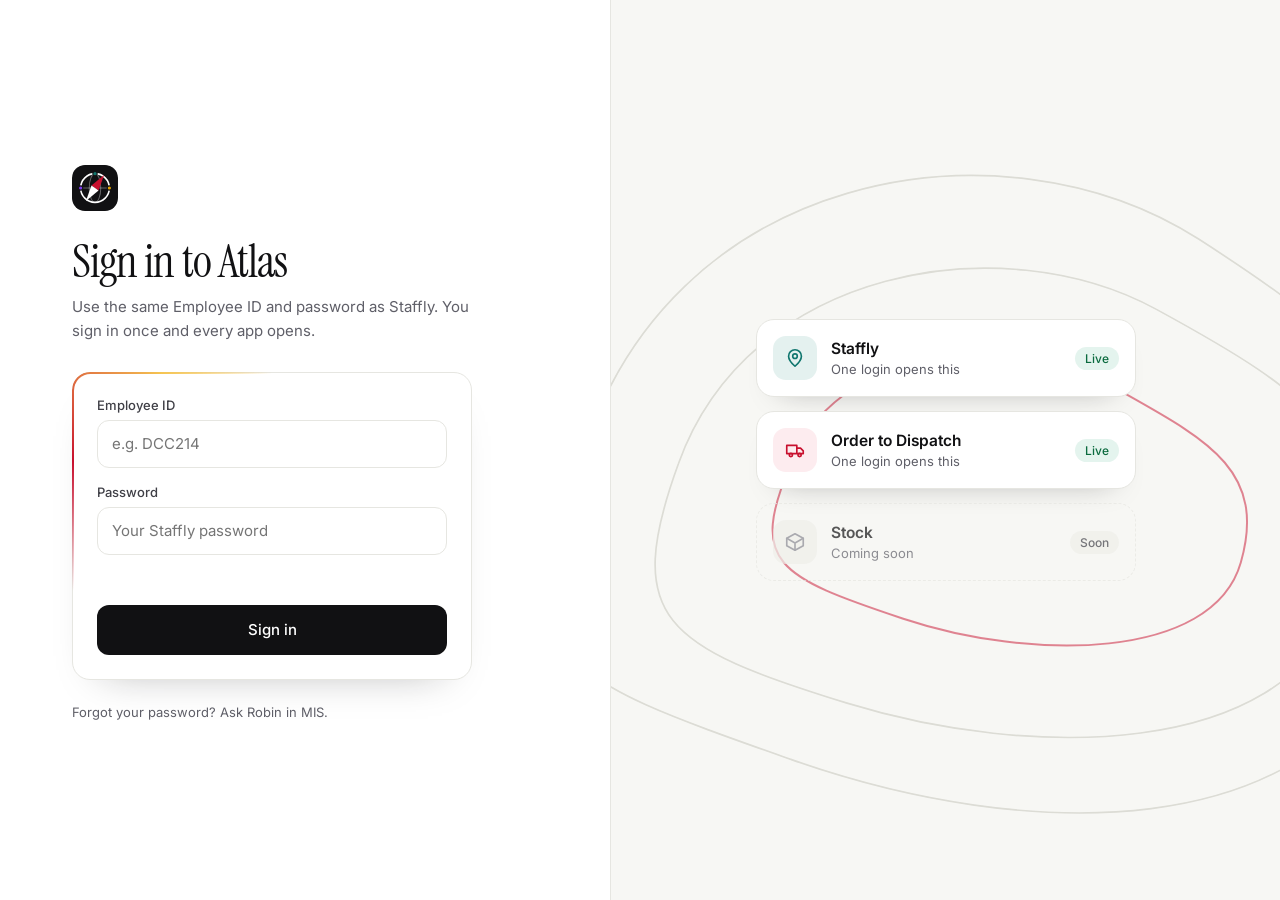
==== index.html @ 7e221e60 "Atlas first version" ====
<!doctype html>
<html lang="en">
<head>
<meta charset="utf-8">
<meta name="viewport" content="width=device-width,initial-scale=1,viewport-fit=cover">
<title>Atlas · DCC Supply Chain</title>
<meta name="theme-color" content="#f7f7f4">
<link rel="manifest" href="manifest.webmanifest">
<link rel="icon" href="icons/icon.svg" type="image/svg+xml">
<link rel="apple-touch-icon" href="icons/icon-192.png">
<link rel="preconnect" href="https://fonts.googleapis.com">
<link href="https://fonts.googleapis.com/css2?family=Inter:wght@400;500;600&family=JetBrains+Mono:wght@400;500&family=Instrument+Serif:ital@0;1&display=swap" rel="stylesheet">
<link rel="stylesheet" href="style.css">
</head>
<body>

<!-- sign in -->
<section id="login" class="lg hidden">
  <div class="lg-left">
    <div class="form">
      <img class="logo" src="icons/icon.svg" width="46" height="46" alt="Atlas">
      <h1 class="h1">Sign in to Atlas</h1>
      <p class="mut" style="font-size:15px;line-height:1.55;margin:0">Use the same Employee ID and password as Staffly. You sign in once and every app opens.</p>
      <form id="loginForm" class="beam fc" autocomplete="on">
        <label class="f">Employee ID<input class="inp" id="eid" placeholder="e.g. DCC214" autocomplete="username" autocapitalize="characters" spellcheck="false" required></label>
        <label class="f">Password<input class="inp" id="pw" type="password" placeholder="Your Staffly password" autocomplete="current-password" required></label>
        <div class="err" id="loginErr" role="alert"></div>
        <button class="btn" id="loginBtn" type="submit">Sign in</button>
      </form>
      <p class="mut" style="font-size:13px;margin-top:22px;line-height:1.55">Forgot your password? Ask Robin in MIS.</p>
    </div>
  </div>
  <div class="lg-right" aria-hidden="true">
    <svg class="topo" viewBox="0 0 640 640" preserveAspectRatio="xMidYMid slice" fill="none">
      <path d="M60 330 C 120 120, 360 80, 500 170 S 700 320, 640 460 S 380 600, 210 540 S 10 470, 60 330z" stroke="#dcdcd5" stroke-width="1.2" style="--len:2100;stroke-dasharray:2100"/>
      <path d="M130 330 C 180 190, 360 160, 470 220 S 640 320, 600 430 S 380 540, 250 500 S 90 440, 130 330z" stroke="#dcdcd5" stroke-width="1.2" style="--len:1700;stroke-dasharray:1700;animation-delay:.2s"/>
      <path d="M210 330 C 240 250, 360 230, 430 270 S 550 330, 530 400 S 380 470, 290 440 S 180 400, 210 330z" stroke="#c8102e" stroke-opacity=".5" stroke-width="1.4" style="--len:1200;stroke-dasharray:1200;animation-delay:.5s"/>
    </svg>
    <div class="stack" id="loginApps"></div>
  </div>
</section>

<!-- home -->
<div id="app" class="at hidden">
  <header class="nav">
    <a class="brand" href="#/home"><img src="icons/icon.svg" width="34" height="34" alt="">Atlas</a>
    <label class="search"><svg width="16" height="16" viewBox="0 0 24 24" fill="none" stroke="currentColor" stroke-width="2" stroke-linecap="round" aria-hidden="true"><circle cx="11" cy="11" r="7"/><path d="M21 21l-4.3-4.3"/></svg><input id="gs" placeholder="Jump to an app…" aria-label="Search apps" autocomplete="off"><span class="kbd">Ctrl K</span></label>
    <div class="me"><div class="av" id="meAv"></div><div><b id="meName" style="font-weight:600"></b><div id="meSub" style="color:var(--mute);font-size:12px"></div></div><button class="ib" id="signOut" aria-label="Sign out" title="Sign out"><svg width="17" height="17" viewBox="0 0 24 24" fill="none" stroke="currentColor" stroke-width="1.8" stroke-linecap="round" stroke-linejoin="round"><path d="M9 21H5a2 2 0 01-2-2V5a2 2 0 012-2h4M16 17l5-5-5-5M21 12H9"/></svg></button></div>
  </header>
  <main class="wrap" id="view"></main>
</div>

<!-- app in a frame -->
<div id="frameView" class="fr hidden">
  <header class="bar">
    <a class="back" href="#/home"><svg width="16" height="16" viewBox="0 0 24 24" fill="none" stroke="currentColor" stroke-width="2" stroke-linecap="round" stroke-linejoin="round" aria-hidden="true"><path d="M15 18l-6-6 6-6"/></svg><img src="icons/icon.svg" width="24" height="24" alt="">Atlas</a>
    <span class="sep"></span>
    <span class="ic" id="frIcon"></span>
    <b id="frName" style="font-weight:600;font-size:15px"></b>
    <span class="chip ok" id="frChip">Signed in via Atlas</span>
    <div style="flex:1"></div>
    <a class="sw" id="frNew" href="#" target="_blank" rel="noopener">Open in new tab ↗</a>
    <div class="menu"><button class="sw" id="swBtn" type="button" aria-haspopup="true" aria-expanded="false">Switch app</button><div class="pop hidden" id="swPop"></div></div>
    <div class="av sm" id="frAv"></div>
  </header>
  <div class="stage"><div class="frame beam"><iframe id="frFrame" title="App" allow="geolocation; camera; microphone; clipboard-write; fullscreen"></iframe></div></div>
</div>

<div id="toast" class="toast hidden" role="status"></div>

<script src="config.js"></script>
<script src="app.js"></script>
</body>
</html>
---- style.css ----
@property --a{syntax:'<angle>';initial-value:0deg;inherits:false}
:root{--ink:#111113;--ink2:#3f3f46;--mute:#5f5f68;--line:#e6e6e1;--paper:#f7f7f4;--red:#c8102e;--ease:cubic-bezier(.16,1,.3,1)}
*{box-sizing:border-box}
html,body{margin:0;min-height:100%}
body{font-family:Inter,system-ui,sans-serif;color:var(--ink);background:var(--paper);-webkit-font-smoothing:antialiased}
a{color:inherit;text-decoration:none}
button{font-family:inherit}
.hidden{display:none!important}
.mut{color:var(--mute)}
.err{color:#b4182d;font-size:13px;min-height:18px}

/* motion */
.rise{animation:rise .7s var(--ease) both;animation-delay:calc(var(--i,0)*60ms + 60ms)}
@keyframes rise{from{opacity:0;transform:translateY(8px)}to{opacity:1;transform:none}}
@keyframes draw{from{stroke-dashoffset:var(--len)}to{stroke-dashoffset:0}}
@keyframes spinA{to{--a:360deg}}
@keyframes mer{0%,100%{transform:scaleX(1)}50%{transform:scaleX(.03)}}
@keyframes rot{to{transform:rotate(360deg)}}
@keyframes flow{to{stroke-dashoffset:-60}}
@keyframes pgp{0%{transform:scale(1);opacity:.35}100%{transform:scale(3);opacity:0}}
@keyframes fl{0%,100%{transform:translateY(0)}50%{transform:translateY(-4px)}}
.beam{position:relative}
.beam::before{content:"";position:absolute;inset:-1px;border-radius:inherit;padding:1.5px;background:conic-gradient(from var(--a),transparent 70%,#c8102e,#f5c451,transparent);-webkit-mask:linear-gradient(#000 0 0) content-box,linear-gradient(#000 0 0);-webkit-mask-composite:xor;mask-composite:exclude;animation:spinA 6s linear infinite;pointer-events:none;z-index:2}

/* sign in */
.lg{min-height:100vh;display:flex;flex-wrap:wrap;background:#fff}
.lg-left{flex:1 1 460px;min-width:0;display:flex;flex-direction:column;justify-content:center;padding:48px 72px}
.form{width:100%;max-width:400px}
.logo{border-radius:13px;display:block}
.h1{font:400 46px/1.05 'Instrument Serif',serif;margin:26px 0 10px;letter-spacing:-.02em}
.fc{display:grid;gap:16px;margin-top:30px;background:#fff;border:1px solid var(--line);border-radius:18px;padding:24px;box-shadow:0 20px 40px -30px rgba(17,17,19,.35)}
label.f{display:grid;gap:7px;font:500 13px Inter;color:var(--ink2)}
.inp{height:48px;border:1px solid var(--line);border-radius:12px;padding:0 14px;font:400 15px Inter;color:var(--ink);background:#fff;outline:0;transition:border-color .2s,box-shadow .3s;width:100%}
.inp:focus{border-color:#a1a1aa;box-shadow:0 0 0 4px rgba(17,17,19,.06)}
#eid{text-transform:uppercase}
#eid::placeholder{text-transform:none}
.btn{height:50px;border-radius:12px;border:0;background:var(--ink);color:#fff;font:500 15px Inter;cursor:pointer;transition:transform .25s var(--ease),box-shadow .25s,opacity .2s;display:inline-flex;align-items:center;justify-content:center;gap:8px;padding:0 20px}
.btn:hover{transform:translateY(-1px);box-shadow:0 12px 24px -14px rgba(17,17,19,.6)}
.btn:disabled{opacity:.6;cursor:default;transform:none}
.btn.sec{background:#fff;color:var(--ink);border:1px solid var(--line)}
.lg-right{flex:1 1 520px;min-width:0;background:var(--paper);border-left:1px solid var(--line);position:relative;overflow:hidden;min-height:540px;display:flex;align-items:center;justify-content:center;padding:48px}
.topo{position:absolute;inset:0;width:100%;height:100%}
.topo path{animation:draw 3s var(--ease) both}
.stack{position:relative;width:100%;max-width:380px;display:grid;gap:14px}
.sapp{background:#fff;border:1px solid var(--line);border-radius:18px;padding:16px;display:flex;align-items:center;gap:14px;box-shadow:0 16px 30px -24px rgba(17,17,19,.35)}
.sapp.soon{background:transparent;border-style:dashed;box-shadow:none;opacity:.7}
.sapp i{width:44px;height:44px;border-radius:13px;display:grid;place-items:center;font-style:normal;flex:none}
.sapp b{font-weight:600;font-size:15.5px;display:block}
.sapp small{color:var(--mute);font-size:13px}
.tag{margin-left:auto;font:500 12px Inter;padding:4px 10px;border-radius:999px;background:#e4f4ee;color:#0b6b3f}
.tag.g{background:#efefea;color:var(--ink2)}

/* home */
.at{min-height:100vh;position:relative;overflow:hidden;background:var(--paper)}
.nav{position:sticky;top:0;z-index:5;background:rgba(255,255,255,.88);-webkit-backdrop-filter:blur(12px);backdrop-filter:blur(12px);border-bottom:1px solid var(--line);display:flex;align-items:center;gap:18px;padding:12px 40px;flex-wrap:wrap}
.brand{display:flex;align-items:center;gap:10px;font-weight:600;font-size:17px}
.brand img{border-radius:10px}
.search{margin:0 auto;flex:0 1 480px;height:42px;border:1px solid var(--line);border-radius:999px;background:#fff;display:flex;align-items:center;gap:10px;padding:0 16px;color:var(--mute);font-size:14px;transition:border-color .2s,box-shadow .3s;position:relative}
.search:focus-within{border-color:#a1a1aa;box-shadow:0 0 0 4px rgba(17,17,19,.05)}
.search input{flex:1;border:0;outline:0;font:inherit;color:var(--ink);background:transparent;min-width:0}
.kbd{font:500 11px 'JetBrains Mono',monospace;border:1px solid var(--line);border-radius:6px;padding:2px 6px;color:var(--mute);background:#fafaf8}
.ib{width:40px;height:40px;border-radius:50%;border:1px solid var(--line);background:#fff;display:grid;place-items:center;color:var(--ink2);cursor:pointer;transition:background .2s}
.ib:hover{background:#f1f1ed}
.me{display:flex;align-items:center;gap:10px;font-size:13px;line-height:1.25}
.av{width:38px;height:38px;border-radius:50%;background:var(--ink);display:grid;place-items:center;color:#fff;font:600 14px Inter;flex:none}
.av.sm{width:34px;height:34px;font-size:13px}
.wrap{position:relative;z-index:2;max-width:1180px;margin:0 auto;padding:56px 40px 64px}
.eyebrow{font:500 12px 'JetBrains Mono',monospace;letter-spacing:.1em;color:var(--mute)}
.hero{position:relative;min-height:440px}
.hero h1{font:400 64px/1.04 'Instrument Serif',serif;margin:14px 0 0;letter-spacing:-.02em;max-width:560px}
.sub{color:var(--mute);font-size:17px;line-height:1.55;margin-top:14px;max-width:520px}
.sec{display:flex;align-items:baseline;justify-content:space-between;margin:46px 0 16px}
.sec b{font-weight:600;font-size:15px}
.grid{display:grid;grid-template-columns:repeat(auto-fill,minmax(300px,1fr));gap:18px}
.card{background:#fff;border:1px solid var(--line);border-radius:20px;padding:22px;display:flex;flex-direction:column;gap:18px;min-height:190px;transition:transform .35s var(--ease),box-shadow .35s var(--ease),border-color .25s;cursor:pointer;text-align:left;font:inherit;color:inherit}
.card:hover{transform:translateY(-2px);box-shadow:0 18px 36px -24px rgba(17,17,19,.35);border-color:#d6d6cf}
.card.soon{background:transparent;border-style:dashed;cursor:default}
.card.soon:hover{transform:none;box-shadow:none}
.card .ic{width:48px;height:48px;border-radius:14px;display:grid;place-items:center}
.row{display:flex;align-items:center;justify-content:space-between;gap:10px}
.chip{display:inline-flex;align-items:center;gap:6px;height:26px;padding:0 11px;border-radius:999px;font:500 12px Inter;background:#efefea;color:var(--ink2)}
.chip.ok{background:#e4f4ee;color:#0b6b3f}
.nm{font-weight:600;font-size:18px}
.ds{color:var(--mute);font-size:14px;line-height:1.5;margin-top:4px}
.open{margin-top:auto;font:500 13.5px Inter;display:flex;align-items:center;gap:6px}
.open span{transition:transform .3s var(--ease)}
.card:hover .open span{transform:translateX(3px)}
.panel{background:#fff;border:1px solid var(--line);border-radius:20px;padding:22px;display:flex;align-items:center;gap:16px;flex-wrap:wrap}
.foot{margin-top:40px;color:var(--mute);font-size:13px;display:flex;gap:8px;align-items:center}
.empty{padding:40px 0;color:var(--mute)}

/* the animated earth */
.globe{position:absolute;right:0;top:-24px;width:520px;height:440px;pointer-events:none}
.globe>svg{position:absolute;inset:0;overflow:visible}
.mer ellipse{stroke:#e2e2db;fill:none;transform-box:fill-box;transform-origin:center;animation:mer 24s ease-in-out infinite}
.orb1{transform-box:view-box;transform-origin:260px 220px;animation:rot 80s linear infinite}
.orb2{transform-box:view-box;transform-origin:260px 220px;animation:rot 130s linear infinite reverse}
.pg{transform-box:fill-box;transform-origin:center;animation:pgp 3s ease-out infinite}
.pin{position:absolute;display:flex;align-items:center;gap:10px;padding:8px 16px 8px 8px;border-radius:14px;background:#fff;border:1px solid var(--line);box-shadow:0 14px 28px -20px rgba(17,17,19,.4);font:600 13.5px Inter;color:var(--ink);pointer-events:auto;animation:fl 8s ease-in-out infinite;cursor:pointer}
.pin i{width:34px;height:34px;border-radius:10px;display:grid;place-items:center;font-style:normal}
.pin small{display:block;font:400 12px Inter;color:var(--mute);margin-top:1px}
.pin.soon{background:rgba(255,255,255,.7);border-style:dashed;box-shadow:none;cursor:default}
.pin:nth-of-type(2){animation-delay:-2s}.pin:nth-of-type(3){animation-delay:-4s}.pin:nth-of-type(4){animation-delay:-6s}.pin:nth-of-type(5){animation-delay:-3s}

/* app in a frame */
.fr{position:fixed;inset:0;display:flex;flex-direction:column;background:var(--paper);z-index:20}
.bar{height:56px;background:#fff;border-bottom:1px solid var(--line);display:flex;align-items:center;gap:12px;padding:0 16px;flex:none}
.back{height:36px;padding:0 14px 0 10px;border-radius:10px;border:1px solid var(--line);background:#fff;display:inline-flex;align-items:center;gap:8px;font:500 13.5px Inter;transition:background .2s,transform .25s var(--ease)}
.back:hover{background:#f1f1ed;transform:translateX(-2px)}
.back img{border-radius:7px}
.sep{width:1px;height:24px;background:var(--line)}
.fr .ic{width:30px;height:30px;border-radius:9px;display:grid;place-items:center}
.sw{height:36px;padding:0 14px;border-radius:10px;border:1px solid var(--line);background:#fff;font:500 13px Inter;color:var(--ink);display:inline-flex;align-items:center;cursor:pointer}
.sw:hover{background:#f1f1ed}
.menu{position:relative}
.pop{position:absolute;right:0;top:44px;min-width:230px;background:#fff;border:1px solid var(--line);border-radius:14px;padding:6px;box-shadow:0 20px 40px -20px rgba(17,17,19,.4);z-index:30}
.pop a{display:flex;align-items:center;gap:10px;padding:10px 12px;border-radius:10px;font-size:14px}
.pop a:hover{background:#f4f4f0}
.pop a.soon{opacity:.45;pointer-events:none}
.stage{flex:1;padding:14px;display:flex;min-height:0}
.frame{flex:1;background:#fff;border:1px solid var(--line);border-radius:16px;display:flex;min-width:0}
.frame iframe{flex:1;border:0;border-radius:15px;width:100%;height:100%;background:#fff}
.toast{position:fixed;left:50%;bottom:28px;transform:translateX(-50%);background:var(--ink);color:#fff;border-radius:12px;padding:12px 18px;font-size:14px;z-index:50;max-width:90vw}

@media (max-width:1100px){.globe{display:none}}
@media (max-width:760px){
  .lg-left{padding:36px 24px}.lg-right{min-height:340px}
  .nav{padding:12px 16px}.wrap{padding:36px 20px 48px}.hero{position:relative;min-height:440px}
.hero h1{font-size:44px}
  #frNew,#frChip,.sep{display:none}
}
@media (prefers-reduced-motion:reduce){*{animation:none!important}}
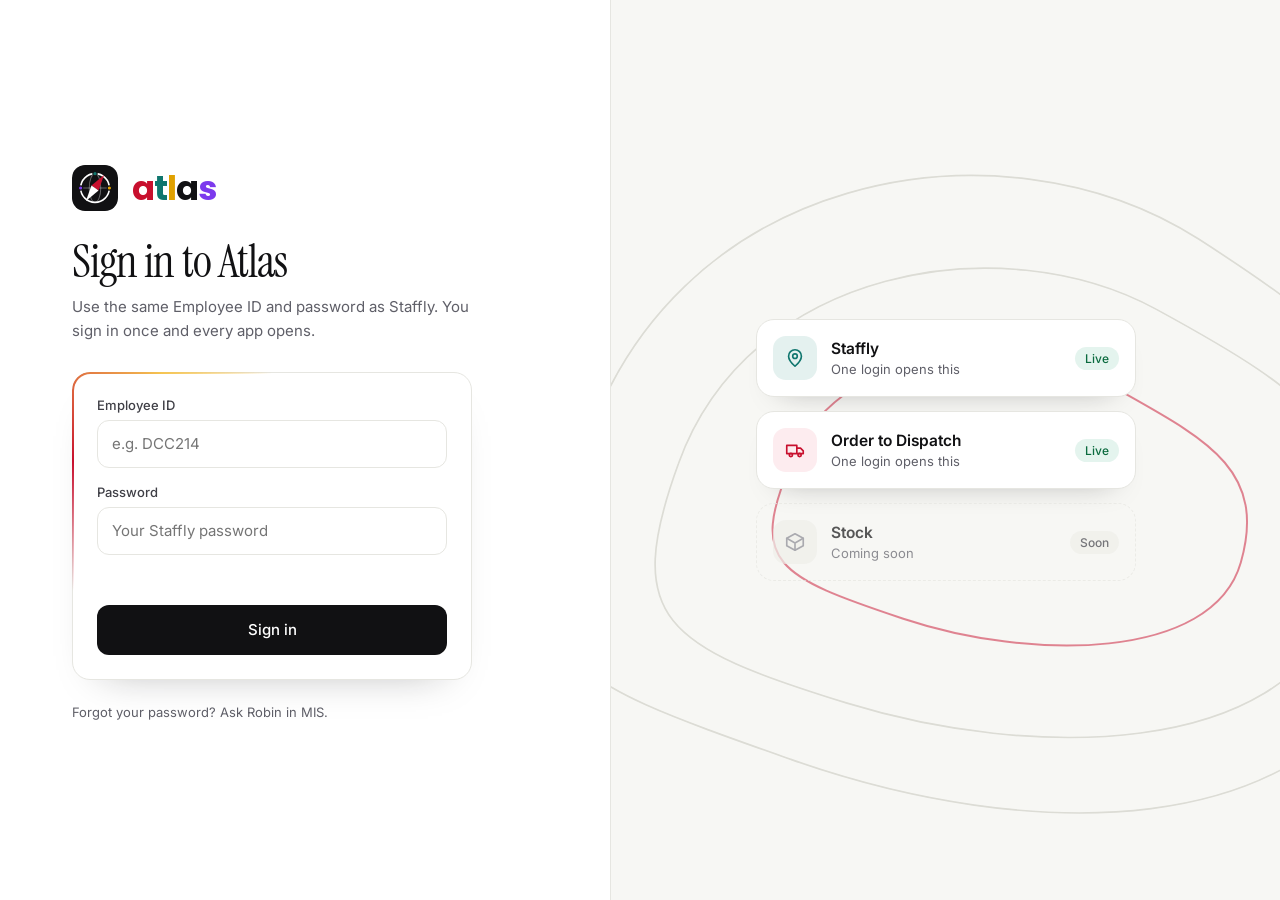
==== commit cf755eeb: "Atlas logo" ====
--- a/index.html
+++ b/index.html
@@ -9,7 +9,7 @@
 <link rel="icon" href="icons/icon.svg" type="image/svg+xml">
 <link rel="apple-touch-icon" href="icons/icon-192.png">
 <link rel="preconnect" href="https://fonts.googleapis.com">
-<link href="https://fonts.googleapis.com/css2?family=Inter:wght@400;500;600&family=JetBrains+Mono:wght@400;500&family=Instrument+Serif:ital@0;1&display=swap" rel="stylesheet">
+<link href="https://fonts.googleapis.com/css2?family=Inter:wght@400;500;600&family=JetBrains+Mono:wght@400;500&family=Instrument+Serif:ital@0;1&family=Poppins:wght@600;700&display=swap" rel="stylesheet">
 <link rel="stylesheet" href="style.css">
 </head>
 <body>
@@ -18,7 +18,7 @@
 <section id="login" class="lg hidden">
   <div class="lg-left">
     <div class="form">
-      <img class="logo" src="icons/icon.svg" width="46" height="46" alt="Atlas">
+      <div class="lgbrand"><img class="logo" src="icons/icon.svg" width="46" height="46" alt=""><span class="wm big" aria-label="atlas"><i>a</i><i>t</i><i>l</i><i>a</i><i>s</i></span></div>
       <h1 class="h1">Sign in to Atlas</h1>
       <p class="mut" style="font-size:15px;line-height:1.55;margin:0">Use the same Employee ID and password as Staffly. You sign in once and every app opens.</p>
       <form id="loginForm" class="beam fc" autocomplete="on">
@@ -43,7 +43,7 @@
 <!-- home -->
 <div id="app" class="at hidden">
   <header class="nav">
-    <a class="brand" href="#/home"><img src="icons/icon.svg" width="34" height="34" alt="">Atlas</a>
+    <a class="brand" href="#/home"><img src="icons/icon.svg" width="34" height="34" alt=""><span class="wm" aria-label="atlas"><i>a</i><i>t</i><i>l</i><i>a</i><i>s</i></span></a>
     <label class="search"><svg width="16" height="16" viewBox="0 0 24 24" fill="none" stroke="currentColor" stroke-width="2" stroke-linecap="round" aria-hidden="true"><circle cx="11" cy="11" r="7"/><path d="M21 21l-4.3-4.3"/></svg><input id="gs" placeholder="Jump to an app…" aria-label="Search apps" autocomplete="off"><span class="kbd">Ctrl K</span></label>
     <div class="me"><div class="av" id="meAv"></div><div><b id="meName" style="font-weight:600"></b><div id="meSub" style="color:var(--mute);font-size:12px"></div></div><button class="ib" id="signOut" aria-label="Sign out" title="Sign out"><svg width="17" height="17" viewBox="0 0 24 24" fill="none" stroke="currentColor" stroke-width="1.8" stroke-linecap="round" stroke-linejoin="round"><path d="M9 21H5a2 2 0 01-2-2V5a2 2 0 012-2h4M16 17l5-5-5-5M21 12H9"/></svg></button></div>
   </header>
@@ -53,7 +53,7 @@
 <!-- app in a frame -->
 <div id="frameView" class="fr hidden">
   <header class="bar">
-    <a class="back" href="#/home"><svg width="16" height="16" viewBox="0 0 24 24" fill="none" stroke="currentColor" stroke-width="2" stroke-linecap="round" stroke-linejoin="round" aria-hidden="true"><path d="M15 18l-6-6 6-6"/></svg><img src="icons/icon.svg" width="24" height="24" alt="">Atlas</a>
+    <a class="back" href="#/home"><svg width="16" height="16" viewBox="0 0 24 24" fill="none" stroke="currentColor" stroke-width="2" stroke-linecap="round" stroke-linejoin="round" aria-hidden="true"><path d="M15 18l-6-6 6-6"/></svg><img src="icons/icon.svg" width="24" height="24" alt=""><span class="wm" aria-label="atlas"><i>a</i><i>t</i><i>l</i><i>a</i><i>s</i></span></a>
     <span class="sep"></span>
     <span class="ic" id="frIcon"></span>
     <b id="frName" style="font-weight:600;font-size:15px"></b>
--- a/style.css
+++ b/style.css
@@ -130,3 +130,11 @@
   #frNew,#frChip,.sep{display:none}
 }
 @media (prefers-reduced-motion:reduce){*{animation:none!important}}
+
+/* wordmark: each letter takes an app colour */
+.wm{font:700 22px/1 Poppins,Inter,sans-serif;letter-spacing:-.03em;display:inline-flex}
+.wm i{font-style:normal}
+.wm i:nth-child(1){color:#c8102e}.wm i:nth-child(2){color:#0f766e}.wm i:nth-child(3){color:#e0a100}.wm i:nth-child(4){color:#111113}.wm i:nth-child(5){color:#7c3aed}
+.wm.big{font-size:34px}
+.back .wm{font-size:17px}
+.lgbrand{display:flex;align-items:center;gap:14px}
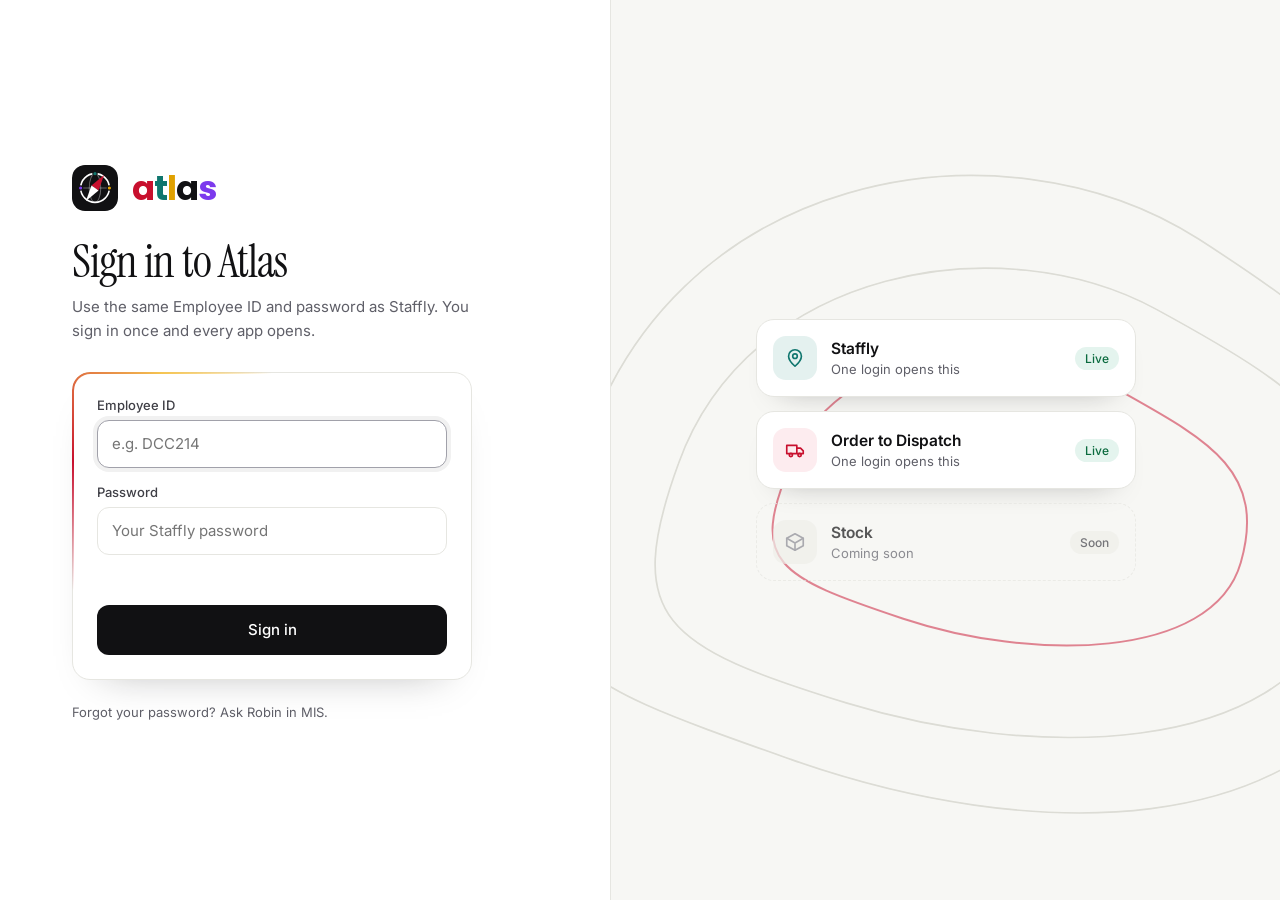
==== commit 3acb7984: "Atlas PIN login" ====
--- a/index.html
+++ b/index.html
@@ -19,13 +19,26 @@
   <div class="lg-left">
     <div class="form">
       <div class="lgbrand"><img class="logo" src="icons/icon.svg" width="46" height="46" alt=""><span class="wm big" aria-label="atlas"><i>a</i><i>t</i><i>l</i><i>a</i><i>s</i></span></div>
-      <h1 class="h1">Sign in to Atlas</h1>
-      <p class="mut" style="font-size:15px;line-height:1.55;margin:0">Use the same Employee ID and password as Staffly. You sign in once and every app opens.</p>
+      <h1 class="h1" id="lgTitle">Sign in to Atlas</h1>
+      <p class="mut" id="lgSub" style="font-size:15px;line-height:1.55;margin:0">Use the same Employee ID and password as Staffly. You sign in once and every app opens.</p>
       <form id="loginForm" class="beam fc" autocomplete="on">
         <label class="f">Employee ID<input class="inp" id="eid" placeholder="e.g. DCC214" autocomplete="username" autocapitalize="characters" spellcheck="false" required></label>
         <label class="f">Password<input class="inp" id="pw" type="password" placeholder="Your Staffly password" autocomplete="current-password" required></label>
         <div class="err" id="loginErr" role="alert"></div>
         <button class="btn" id="loginBtn" type="submit">Sign in</button>
+      </form>
+      <form id="pinForm" class="beam fc hidden" autocomplete="off">
+        <label class="f">Your 4-digit PIN<input class="inp pinin" id="pinIn" type="password" inputmode="numeric" pattern="[0-9]*" maxlength="4" placeholder="••••" autocomplete="off" required></label>
+        <div class="err" id="pinErr" role="alert"></div>
+        <button class="btn" id="pinBtn" type="submit">Open Atlas</button>
+        <div class="lnks"><button class="lnk" id="forgotPin" type="button">Forgot PIN?</button><button class="lnk" id="notYou" type="button">Not you?</button></div>
+      </form>
+      <form id="setForm" class="beam fc hidden" autocomplete="off">
+        <label class="f">New PIN<input class="inp pinin" id="pin1" type="password" inputmode="numeric" pattern="[0-9]*" maxlength="4" placeholder="••••" autocomplete="new-password" required></label>
+        <label class="f">Type it again<input class="inp pinin" id="pin2" type="password" inputmode="numeric" pattern="[0-9]*" maxlength="4" placeholder="••••" autocomplete="new-password" required></label>
+        <div class="err" id="setErr" role="alert"></div>
+        <button class="btn" id="setBtn" type="submit">Save PIN</button>
+        <div class="lnks"><button class="lnk" id="skipPin" type="button">Skip for now</button></div>
       </form>
       <p class="mut" style="font-size:13px;margin-top:22px;line-height:1.55">Forgot your password? Ask Robin in MIS.</p>
     </div>
--- a/style.css
+++ b/style.css
@@ -138,3 +138,9 @@
 .wm.big{font-size:34px}
 .back .wm{font-size:17px}
 .lgbrand{display:flex;align-items:center;gap:14px}
+
+.pinin{text-align:center;font-size:24px;letter-spacing:.7em;padding-left:.7em}
+.pinin::placeholder{letter-spacing:.5em}
+.lnks{display:flex;justify-content:space-between;gap:12px}
+.lnk{background:none;border:0;padding:4px 0;font:500 13px Inter;color:var(--mute);cursor:pointer;text-decoration:underline;text-underline-offset:3px}
+.lnk:hover{color:var(--ink)}
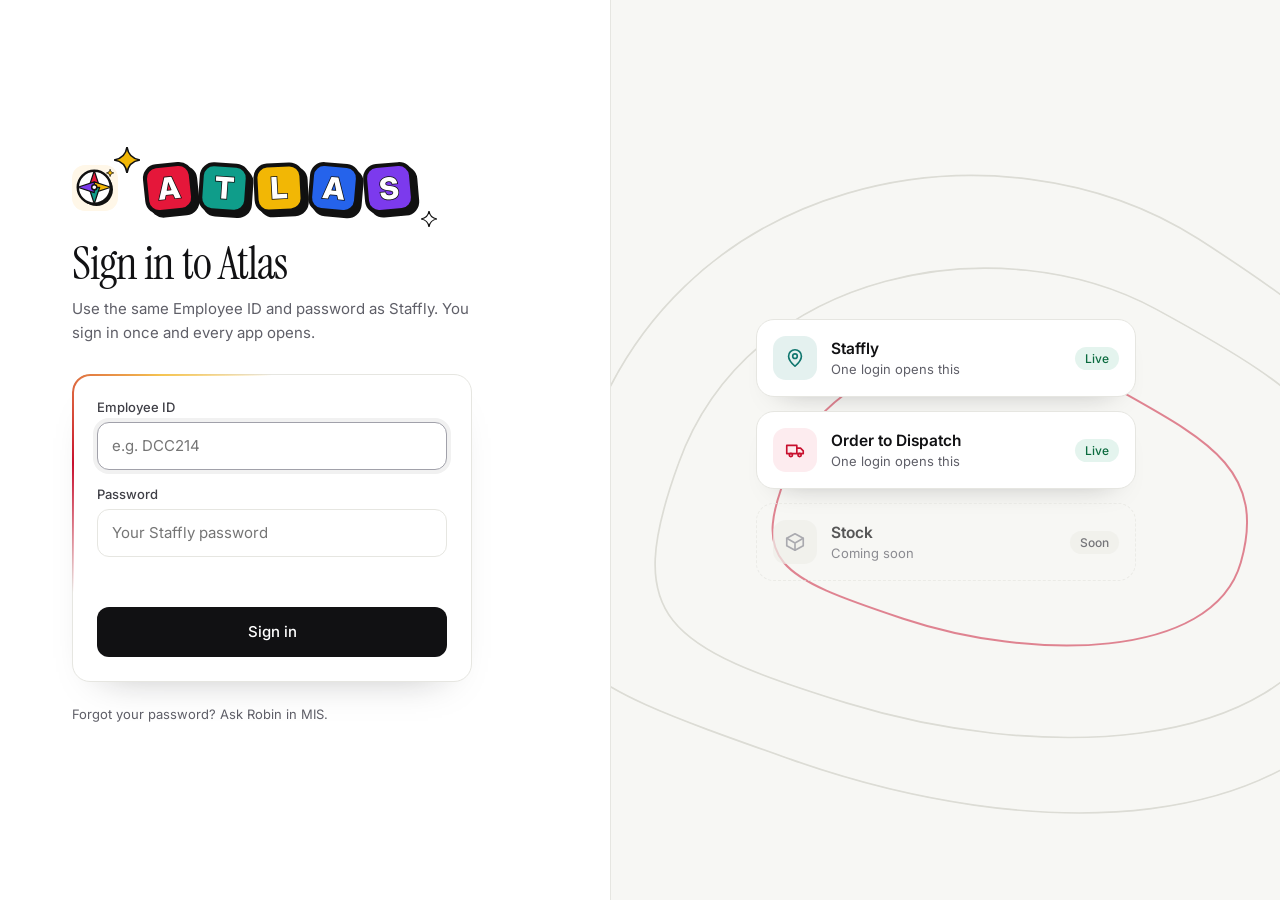
==== commit b84f0889: "Atlas final logo" ====
--- a/index.html
+++ b/index.html
@@ -18,7 +18,7 @@
 <section id="login" class="lg hidden">
   <div class="lg-left">
     <div class="form">
-      <div class="lgbrand"><img class="logo" src="icons/icon.svg" width="46" height="46" alt=""><span class="wm big" aria-label="atlas"><i>a</i><i>t</i><i>l</i><i>a</i><i>s</i></span></div>
+      <div class="lgbrand"><img class="logo" src="icons/icon.svg" width="46" height="46" alt=""><span class="wm big" aria-label="Atlas"><i>A</i><i>T</i><i>L</i><i>A</i><i>S</i><svg class="spk s1" width="26" height="26" viewBox="0 0 24 24" aria-hidden="true"><path d="M12 0c1 7 5 11 12 12-7 1-11 5-12 12-1-7-5-11-12-12C7 11 11 7 12 0z" fill="#f2b705" stroke="#111" stroke-width="1.5" stroke-linejoin="round"/></svg><svg class="spk s2" width="16" height="16" viewBox="0 0 24 24" aria-hidden="true"><path d="M12 0c1 7 5 11 12 12-7 1-11 5-12 12-1-7-5-11-12-12C7 11 11 7 12 0z" fill="#fff" stroke="#111" stroke-width="1.8" stroke-linejoin="round"/></svg></span></div>
       <h1 class="h1" id="lgTitle">Sign in to Atlas</h1>
       <p class="mut" id="lgSub" style="font-size:15px;line-height:1.55;margin:0">Use the same Employee ID and password as Staffly. You sign in once and every app opens.</p>
       <form id="loginForm" class="beam fc" autocomplete="on">
@@ -56,7 +56,7 @@
 <!-- home -->
 <div id="app" class="at hidden">
   <header class="nav">
-    <a class="brand" href="#/home"><img src="icons/icon.svg" width="34" height="34" alt=""><span class="wm" aria-label="atlas"><i>a</i><i>t</i><i>l</i><i>a</i><i>s</i></span></a>
+    <a class="brand" href="#/home"><img src="icons/icon.svg" width="34" height="34" alt=""><span class="wm" aria-label="Atlas"><i>A</i><i>T</i><i>L</i><i>A</i><i>S</i></span></a>
     <label class="search"><svg width="16" height="16" viewBox="0 0 24 24" fill="none" stroke="currentColor" stroke-width="2" stroke-linecap="round" aria-hidden="true"><circle cx="11" cy="11" r="7"/><path d="M21 21l-4.3-4.3"/></svg><input id="gs" placeholder="Jump to an app…" aria-label="Search apps" autocomplete="off"><span class="kbd">Ctrl K</span></label>
     <div class="me"><div class="av" id="meAv"></div><div><b id="meName" style="font-weight:600"></b><div id="meSub" style="color:var(--mute);font-size:12px"></div></div><button class="ib" id="signOut" aria-label="Sign out" title="Sign out"><svg width="17" height="17" viewBox="0 0 24 24" fill="none" stroke="currentColor" stroke-width="1.8" stroke-linecap="round" stroke-linejoin="round"><path d="M9 21H5a2 2 0 01-2-2V5a2 2 0 012-2h4M16 17l5-5-5-5M21 12H9"/></svg></button></div>
   </header>
@@ -66,7 +66,7 @@
 <!-- app in a frame -->
 <div id="frameView" class="fr hidden">
   <header class="bar">
-    <a class="back" href="#/home"><svg width="16" height="16" viewBox="0 0 24 24" fill="none" stroke="currentColor" stroke-width="2" stroke-linecap="round" stroke-linejoin="round" aria-hidden="true"><path d="M15 18l-6-6 6-6"/></svg><img src="icons/icon.svg" width="24" height="24" alt=""><span class="wm" aria-label="atlas"><i>a</i><i>t</i><i>l</i><i>a</i><i>s</i></span></a>
+    <a class="back" href="#/home"><svg width="16" height="16" viewBox="0 0 24 24" fill="none" stroke="currentColor" stroke-width="2" stroke-linecap="round" stroke-linejoin="round" aria-hidden="true"><path d="M15 18l-6-6 6-6"/></svg><img src="icons/icon.svg" width="24" height="24" alt=""><span class="wm" aria-label="Atlas"><i>A</i><i>T</i><i>L</i><i>A</i><i>S</i></span></a>
     <span class="sep"></span>
     <span class="ic" id="frIcon"></span>
     <b id="frName" style="font-weight:600;font-size:15px"></b>
--- a/style.css
+++ b/style.css
@@ -131,16 +131,17 @@
 }
 @media (prefers-reduced-motion:reduce){*{animation:none!important}}
 
-/* wordmark: each letter takes an app colour */
-.wm{font:700 22px/1 Poppins,Inter,sans-serif;letter-spacing:-.03em;display:inline-flex}
-.wm i{font-style:normal}
-.wm i:nth-child(1){color:#c8102e}.wm i:nth-child(2){color:#0f766e}.wm i:nth-child(3){color:#e0a100}.wm i:nth-child(4){color:#111113}.wm i:nth-child(5){color:#7c3aed}
-.wm.big{font-size:34px}
-.back .wm{font-size:17px}
-.lgbrand{display:flex;align-items:center;gap:14px}
-
-.pinin{text-align:center;font-size:24px;letter-spacing:.7em;padding-left:.7em}
-.pinin::placeholder{letter-spacing:.5em}
-.lnks{display:flex;justify-content:space-between;gap:12px}
-.lnk{background:none;border:0;padding:4px 0;font:500 13px Inter;color:var(--mute);cursor:pointer;text-decoration:underline;text-underline-offset:3px}
-.lnk:hover{color:var(--ink)}
+/* wordmark: sticker tiles, one app colour per letter */
+.wm{display:inline-flex;align-items:center;position:relative}
+.wm i{font-style:normal;display:grid;place-items:center;width:24px;height:24px;border-radius:7px;border:2px solid #111;box-shadow:2px 2px 0 #111;color:#fff;font:800 14px/1 Inter,sans-serif;margin-right:3px}
+.wm i:nth-child(1){background:#e5173a;transform:rotate(-6deg)}
+.wm i:nth-child(2){background:#0f9d8a;transform:rotate(4deg)}
+.wm i:nth-child(3){background:#f2b705;transform:rotate(-3deg)}
+.wm i:nth-child(4){background:#2563eb;transform:rotate(5deg)}
+.wm i:nth-child(5){background:#7c3aed;transform:rotate(-5deg)}
+.wm.big i{width:50px;height:50px;border-radius:14px;border-width:4px;box-shadow:4px 4px 0 #111;font-size:30px;margin-right:5px;-webkit-text-stroke:1.5px #111;paint-order:stroke fill}
+.wm .spk{position:absolute}
+.wm .s1{left:-30px;top:-16px}.wm .s2{right:-18px;bottom:-14px}
+.back .wm i{width:20px;height:20px;border-radius:6px;font-size:12px;border-width:1.5px;box-shadow:1.5px 1.5px 0 #111;margin-right:2px}
+.lgbrand{display:flex;align-items:center;gap:26px}
+.logo{border:0}
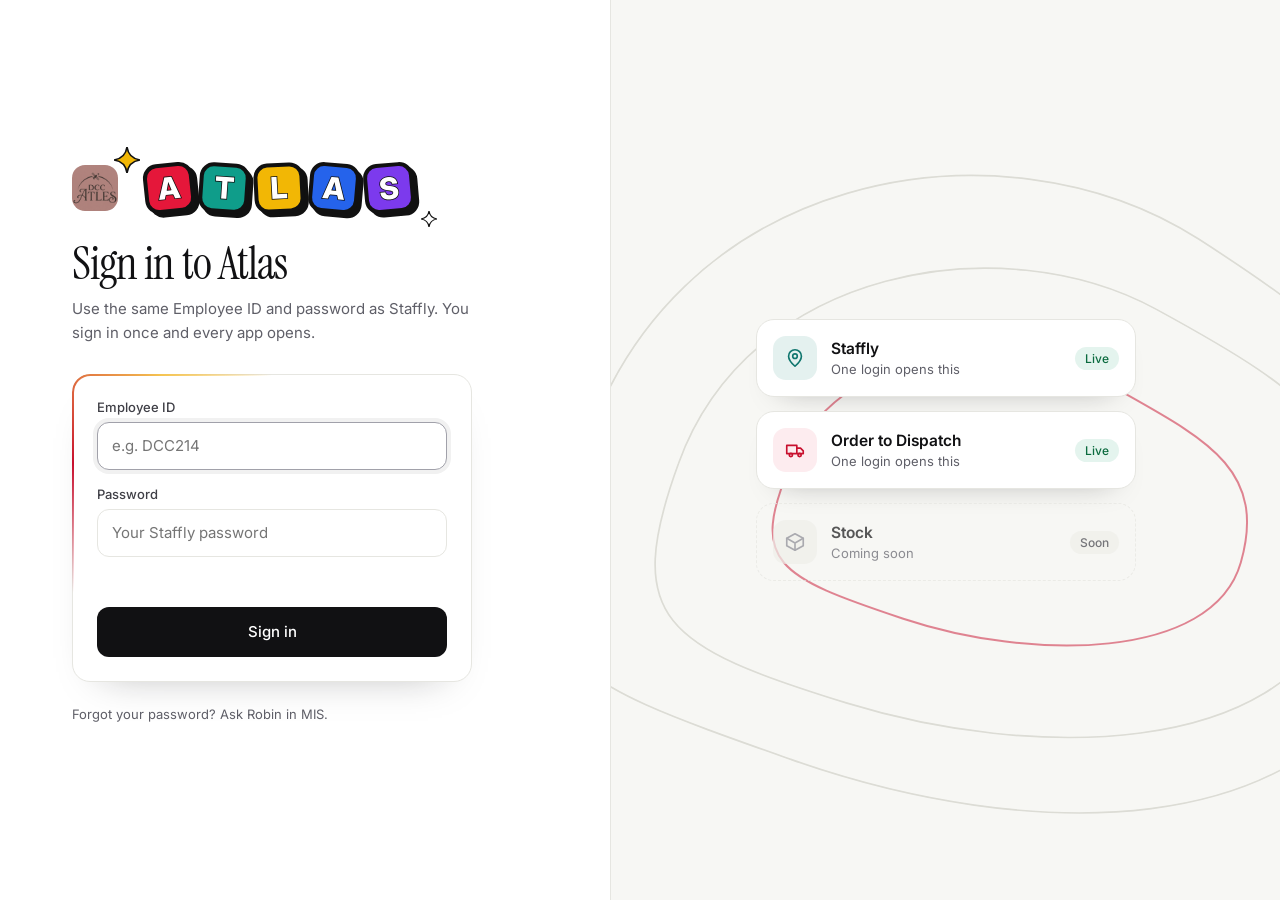
==== commit 2beab80d: "New DCC Atlas logo" ====
--- a/index.html
+++ b/index.html
@@ -6,8 +6,8 @@
 <title>Atlas · DCC Supply Chain</title>
 <meta name="theme-color" content="#f7f7f4">
 <link rel="manifest" href="manifest.webmanifest">
-<link rel="icon" href="icons/icon.svg" type="image/svg+xml">
-<link rel="apple-touch-icon" href="icons/icon-192.png">
+<link rel="icon" href="icons/icon-192.png" type="image/png">
+<link rel="apple-touch-icon" href="icons/apple-touch-icon.png">
 <link rel="preconnect" href="https://fonts.googleapis.com">
 <link href="https://fonts.googleapis.com/css2?family=Inter:wght@400;500;600&family=JetBrains+Mono:wght@400;500&family=Instrument+Serif:ital@0;1&family=Poppins:wght@600;700&display=swap" rel="stylesheet">
 <link rel="stylesheet" href="style.css">
@@ -18,7 +18,7 @@
 <section id="login" class="lg hidden">
   <div class="lg-left">
     <div class="form">
-      <div class="lgbrand"><img class="logo" src="icons/icon.svg" width="46" height="46" alt=""><span class="wm big" aria-label="Atlas"><i>A</i><i>T</i><i>L</i><i>A</i><i>S</i><svg class="spk s1" width="26" height="26" viewBox="0 0 24 24" aria-hidden="true"><path d="M12 0c1 7 5 11 12 12-7 1-11 5-12 12-1-7-5-11-12-12C7 11 11 7 12 0z" fill="#f2b705" stroke="#111" stroke-width="1.5" stroke-linejoin="round"/></svg><svg class="spk s2" width="16" height="16" viewBox="0 0 24 24" aria-hidden="true"><path d="M12 0c1 7 5 11 12 12-7 1-11 5-12 12-1-7-5-11-12-12C7 11 11 7 12 0z" fill="#fff" stroke="#111" stroke-width="1.8" stroke-linejoin="round"/></svg></span></div>
+      <div class="lgbrand"><img class="logo" src="icons/icon-512.png" width="46" height="46" alt=""><span class="wm big" aria-label="Atlas"><i>A</i><i>T</i><i>L</i><i>A</i><i>S</i><svg class="spk s1" width="26" height="26" viewBox="0 0 24 24" aria-hidden="true"><path d="M12 0c1 7 5 11 12 12-7 1-11 5-12 12-1-7-5-11-12-12C7 11 11 7 12 0z" fill="#f2b705" stroke="#111" stroke-width="1.5" stroke-linejoin="round"/></svg><svg class="spk s2" width="16" height="16" viewBox="0 0 24 24" aria-hidden="true"><path d="M12 0c1 7 5 11 12 12-7 1-11 5-12 12-1-7-5-11-12-12C7 11 11 7 12 0z" fill="#fff" stroke="#111" stroke-width="1.8" stroke-linejoin="round"/></svg></span></div>
       <h1 class="h1" id="lgTitle">Sign in to Atlas</h1>
       <p class="mut" id="lgSub" style="font-size:15px;line-height:1.55;margin:0">Use the same Employee ID and password as Staffly. You sign in once and every app opens.</p>
       <form id="loginForm" class="beam fc" autocomplete="on">
@@ -56,7 +56,7 @@
 <!-- home -->
 <div id="app" class="at hidden">
   <header class="nav">
-    <a class="brand" href="#/home"><img src="icons/icon.svg" width="34" height="34" alt=""><span class="wm" aria-label="Atlas"><i>A</i><i>T</i><i>L</i><i>A</i><i>S</i></span></a>
+    <a class="brand" href="#/home"><img src="icons/icon-512.png" width="34" height="34" alt=""><span class="wm" aria-label="Atlas"><i>A</i><i>T</i><i>L</i><i>A</i><i>S</i></span></a>
     <label class="search"><svg width="16" height="16" viewBox="0 0 24 24" fill="none" stroke="currentColor" stroke-width="2" stroke-linecap="round" aria-hidden="true"><circle cx="11" cy="11" r="7"/><path d="M21 21l-4.3-4.3"/></svg><input id="gs" placeholder="Jump to an app…" aria-label="Search apps" autocomplete="off"><span class="kbd">Ctrl K</span></label>
     <div class="me"><div class="av" id="meAv"></div><div><b id="meName" style="font-weight:600"></b><div id="meSub" style="color:var(--mute);font-size:12px"></div></div><button class="ib" id="signOut" aria-label="Sign out" title="Sign out"><svg width="17" height="17" viewBox="0 0 24 24" fill="none" stroke="currentColor" stroke-width="1.8" stroke-linecap="round" stroke-linejoin="round"><path d="M9 21H5a2 2 0 01-2-2V5a2 2 0 012-2h4M16 17l5-5-5-5M21 12H9"/></svg></button></div>
   </header>
@@ -66,7 +66,7 @@
 <!-- app in a frame -->
 <div id="frameView" class="fr hidden">
   <header class="bar">
-    <a class="back" href="#/home"><svg width="16" height="16" viewBox="0 0 24 24" fill="none" stroke="currentColor" stroke-width="2" stroke-linecap="round" stroke-linejoin="round" aria-hidden="true"><path d="M15 18l-6-6 6-6"/></svg><img src="icons/icon.svg" width="24" height="24" alt=""><span class="wm" aria-label="Atlas"><i>A</i><i>T</i><i>L</i><i>A</i><i>S</i></span></a>
+    <a class="back" href="#/home"><svg width="16" height="16" viewBox="0 0 24 24" fill="none" stroke="currentColor" stroke-width="2" stroke-linecap="round" stroke-linejoin="round" aria-hidden="true"><path d="M15 18l-6-6 6-6"/></svg><img src="icons/icon-512.png" width="24" height="24" alt=""><span class="wm" aria-label="Atlas"><i>A</i><i>T</i><i>L</i><i>A</i><i>S</i></span></a>
     <span class="sep"></span>
     <span class="ic" id="frIcon"></span>
     <b id="frName" style="font-weight:600;font-size:15px"></b>
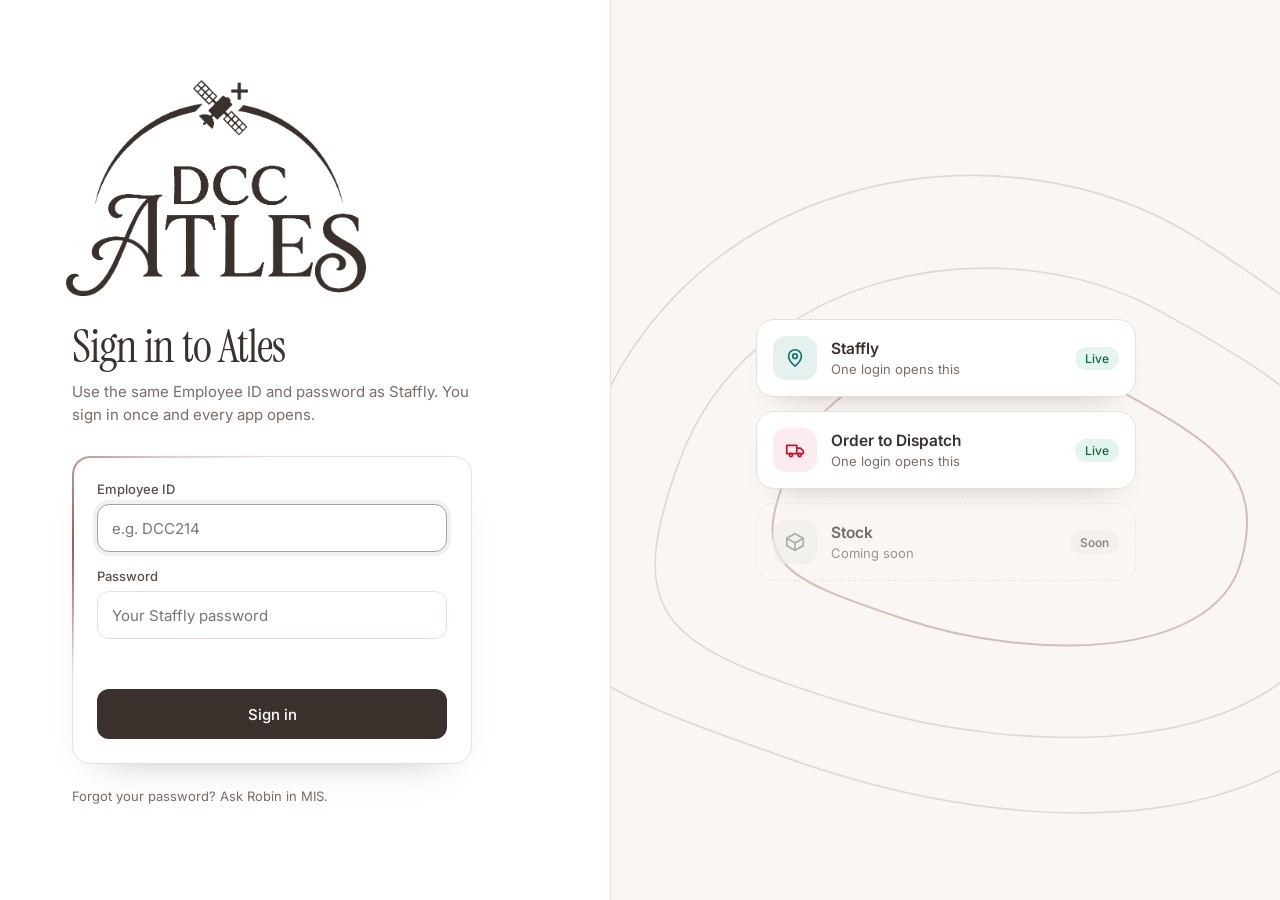
==== commit 9f9bb7de: "Atles theme from logo" ====
--- a/index.html
+++ b/index.html
@@ -3,10 +3,10 @@
 <head>
 <meta charset="utf-8">
 <meta name="viewport" content="width=device-width,initial-scale=1,viewport-fit=cover">
-<title>Atlas · DCC Supply Chain</title>
-<meta name="theme-color" content="#f7f7f4">
+<title>Atles · DCC Supply Chain</title>
+<meta name="theme-color" content="#faf6f4">
 <link rel="manifest" href="manifest.webmanifest">
-<link rel="icon" href="icons/icon-192.png" type="image/png">
+<link rel="icon" href="icons/logo-192.png" type="image/png">
 <link rel="apple-touch-icon" href="icons/apple-touch-icon.png">
 <link rel="preconnect" href="https://fonts.googleapis.com">
 <link href="https://fonts.googleapis.com/css2?family=Inter:wght@400;500;600&family=JetBrains+Mono:wght@400;500&family=Instrument+Serif:ital@0;1&family=Poppins:wght@600;700&display=swap" rel="stylesheet">
@@ -18,8 +18,8 @@
 <section id="login" class="lg hidden">
   <div class="lg-left">
     <div class="form">
-      <div class="lgbrand"><img class="logo" src="icons/icon-512.png" width="46" height="46" alt=""><span class="wm big" aria-label="Atlas"><i>A</i><i>T</i><i>L</i><i>A</i><i>S</i><svg class="spk s1" width="26" height="26" viewBox="0 0 24 24" aria-hidden="true"><path d="M12 0c1 7 5 11 12 12-7 1-11 5-12 12-1-7-5-11-12-12C7 11 11 7 12 0z" fill="#f2b705" stroke="#111" stroke-width="1.5" stroke-linejoin="round"/></svg><svg class="spk s2" width="16" height="16" viewBox="0 0 24 24" aria-hidden="true"><path d="M12 0c1 7 5 11 12 12-7 1-11 5-12 12-1-7-5-11-12-12C7 11 11 7 12 0z" fill="#fff" stroke="#111" stroke-width="1.8" stroke-linejoin="round"/></svg></span></div>
-      <h1 class="h1" id="lgTitle">Sign in to Atlas</h1>
+      <img class="lockup" src="icons/lockup.png" alt="DCC Atles">
+      <h1 class="h1" id="lgTitle">Sign in to Atles</h1>
       <p class="mut" id="lgSub" style="font-size:15px;line-height:1.55;margin:0">Use the same Employee ID and password as Staffly. You sign in once and every app opens.</p>
       <form id="loginForm" class="beam fc" autocomplete="on">
         <label class="f">Employee ID<input class="inp" id="eid" placeholder="e.g. DCC214" autocomplete="username" autocapitalize="characters" spellcheck="false" required></label>
@@ -30,7 +30,7 @@
       <form id="pinForm" class="beam fc hidden" autocomplete="off">
         <label class="f">Your 4-digit PIN<input class="inp pinin" id="pinIn" type="password" inputmode="numeric" pattern="[0-9]*" maxlength="4" placeholder="••••" autocomplete="off" required></label>
         <div class="err" id="pinErr" role="alert"></div>
-        <button class="btn" id="pinBtn" type="submit">Open Atlas</button>
+        <button class="btn" id="pinBtn" type="submit">Open Atles</button>
         <div class="lnks"><button class="lnk" id="forgotPin" type="button">Forgot PIN?</button><button class="lnk" id="notYou" type="button">Not you?</button></div>
       </form>
       <form id="setForm" class="beam fc hidden" autocomplete="off">
@@ -47,7 +47,7 @@
     <svg class="topo" viewBox="0 0 640 640" preserveAspectRatio="xMidYMid slice" fill="none">
       <path d="M60 330 C 120 120, 360 80, 500 170 S 700 320, 640 460 S 380 600, 210 540 S 10 470, 60 330z" stroke="#dcdcd5" stroke-width="1.2" style="--len:2100;stroke-dasharray:2100"/>
       <path d="M130 330 C 180 190, 360 160, 470 220 S 640 320, 600 430 S 380 540, 250 500 S 90 440, 130 330z" stroke="#dcdcd5" stroke-width="1.2" style="--len:1700;stroke-dasharray:1700;animation-delay:.2s"/>
-      <path d="M210 330 C 240 250, 360 230, 430 270 S 550 330, 530 400 S 380 470, 290 440 S 180 400, 210 330z" stroke="#c8102e" stroke-opacity=".5" stroke-width="1.4" style="--len:1200;stroke-dasharray:1200;animation-delay:.5s"/>
+      <path d="M210 330 C 240 250, 360 230, 430 270 S 550 330, 530 400 S 380 470, 290 440 S 180 400, 210 330z" stroke="#b3857f" stroke-opacity=".5" stroke-width="1.4" style="--len:1200;stroke-dasharray:1200;animation-delay:.5s"/>
     </svg>
     <div class="stack" id="loginApps"></div>
   </div>
@@ -56,7 +56,7 @@
 <!-- home -->
 <div id="app" class="at hidden">
   <header class="nav">
-    <a class="brand" href="#/home"><img src="icons/icon-512.png" width="34" height="34" alt=""><span class="wm" aria-label="Atlas"><i>A</i><i>T</i><i>L</i><i>A</i><i>S</i></span></a>
+    <a class="brand" href="#/home"><img src="icons/logo-512.png" width="34" height="34" alt=""><img class="wmk" src="icons/atles-word.png" alt="Atles"></a>
     <label class="search"><svg width="16" height="16" viewBox="0 0 24 24" fill="none" stroke="currentColor" stroke-width="2" stroke-linecap="round" aria-hidden="true"><circle cx="11" cy="11" r="7"/><path d="M21 21l-4.3-4.3"/></svg><input id="gs" placeholder="Jump to an app…" aria-label="Search apps" autocomplete="off"><span class="kbd">Ctrl K</span></label>
     <div class="me"><div class="av" id="meAv"></div><div><b id="meName" style="font-weight:600"></b><div id="meSub" style="color:var(--mute);font-size:12px"></div></div><button class="ib" id="signOut" aria-label="Sign out" title="Sign out"><svg width="17" height="17" viewBox="0 0 24 24" fill="none" stroke="currentColor" stroke-width="1.8" stroke-linecap="round" stroke-linejoin="round"><path d="M9 21H5a2 2 0 01-2-2V5a2 2 0 012-2h4M16 17l5-5-5-5M21 12H9"/></svg></button></div>
   </header>
@@ -66,11 +66,11 @@
 <!-- app in a frame -->
 <div id="frameView" class="fr hidden">
   <header class="bar">
-    <a class="back" href="#/home"><svg width="16" height="16" viewBox="0 0 24 24" fill="none" stroke="currentColor" stroke-width="2" stroke-linecap="round" stroke-linejoin="round" aria-hidden="true"><path d="M15 18l-6-6 6-6"/></svg><img src="icons/icon-512.png" width="24" height="24" alt=""><span class="wm" aria-label="Atlas"><i>A</i><i>T</i><i>L</i><i>A</i><i>S</i></span></a>
+    <a class="back" href="#/home"><svg width="16" height="16" viewBox="0 0 24 24" fill="none" stroke="currentColor" stroke-width="2" stroke-linecap="round" stroke-linejoin="round" aria-hidden="true"><path d="M15 18l-6-6 6-6"/></svg><img src="icons/logo-512.png" width="24" height="24" alt=""><img class="wmk" src="icons/atles-word.png" alt="Atles"></a>
     <span class="sep"></span>
     <span class="ic" id="frIcon"></span>
     <b id="frName" style="font-weight:600;font-size:15px"></b>
-    <span class="chip ok" id="frChip">Signed in via Atlas</span>
+    <span class="chip ok" id="frChip">Signed in via Atles</span>
     <div style="flex:1"></div>
     <a class="sw" id="frNew" href="#" target="_blank" rel="noopener">Open in new tab ↗</a>
     <div class="menu"><button class="sw" id="swBtn" type="button" aria-haspopup="true" aria-expanded="false">Switch app</button><div class="pop hidden" id="swPop"></div></div>
--- a/style.css
+++ b/style.css
@@ -1,5 +1,5 @@
 @property --a{syntax:'<angle>';initial-value:0deg;inherits:false}
-:root{--ink:#111113;--ink2:#3f3f46;--mute:#5f5f68;--line:#e6e6e1;--paper:#f7f7f4;--red:#c8102e;--ease:cubic-bezier(.16,1,.3,1)}
+:root{--ink:#3a312d;--ink2:#5a4d48;--mute:#7a6c66;--line:#eadfda;--paper:#faf6f4;--red:#b3857f;--rose:#b3857f;--ease:cubic-bezier(.16,1,.3,1)}
 *{box-sizing:border-box}
 html,body{margin:0;min-height:100%}
 body{font-family:Inter,system-ui,sans-serif;color:var(--ink);background:var(--paper);-webkit-font-smoothing:antialiased}
@@ -20,7 +20,7 @@
 @keyframes pgp{0%{transform:scale(1);opacity:.35}100%{transform:scale(3);opacity:0}}
 @keyframes fl{0%,100%{transform:translateY(0)}50%{transform:translateY(-4px)}}
 .beam{position:relative}
-.beam::before{content:"";position:absolute;inset:-1px;border-radius:inherit;padding:1.5px;background:conic-gradient(from var(--a),transparent 70%,#c8102e,#f5c451,transparent);-webkit-mask:linear-gradient(#000 0 0) content-box,linear-gradient(#000 0 0);-webkit-mask-composite:xor;mask-composite:exclude;animation:spinA 6s linear infinite;pointer-events:none;z-index:2}
+.beam::before{content:"";position:absolute;inset:-1px;border-radius:inherit;padding:1.5px;background:conic-gradient(from var(--a),transparent 70%,#8e5f59,#e9c9c3,transparent);-webkit-mask:linear-gradient(#000 0 0) content-box,linear-gradient(#000 0 0);-webkit-mask-composite:xor;mask-composite:exclude;animation:spinA 6s linear infinite;pointer-events:none;z-index:2}
 
 /* sign in */
 .lg{min-height:100vh;display:flex;flex-wrap:wrap;background:#fff}
@@ -131,17 +131,11 @@
 }
 @media (prefers-reduced-motion:reduce){*{animation:none!important}}
 
-/* wordmark: sticker tiles, one app colour per letter */
-.wm{display:inline-flex;align-items:center;position:relative}
-.wm i{font-style:normal;display:grid;place-items:center;width:24px;height:24px;border-radius:7px;border:2px solid #111;box-shadow:2px 2px 0 #111;color:#fff;font:800 14px/1 Inter,sans-serif;margin-right:3px}
-.wm i:nth-child(1){background:#e5173a;transform:rotate(-6deg)}
-.wm i:nth-child(2){background:#0f9d8a;transform:rotate(4deg)}
-.wm i:nth-child(3){background:#f2b705;transform:rotate(-3deg)}
-.wm i:nth-child(4){background:#2563eb;transform:rotate(5deg)}
-.wm i:nth-child(5){background:#7c3aed;transform:rotate(-5deg)}
-.wm.big i{width:50px;height:50px;border-radius:14px;border-width:4px;box-shadow:4px 4px 0 #111;font-size:30px;margin-right:5px;-webkit-text-stroke:1.5px #111;paint-order:stroke fill}
-.wm .spk{position:absolute}
-.wm .s1{left:-30px;top:-16px}.wm .s2{right:-18px;bottom:-14px}
-.back .wm i{width:20px;height:20px;border-radius:6px;font-size:12px;border-width:1.5px;box-shadow:1.5px 1.5px 0 #111;margin-right:2px}
 .lgbrand{display:flex;align-items:center;gap:26px}
-.logo{border:0}
+
+
+/* ATLES lettering taken from the logo itself */
+.wmk{display:block;height:26px;width:auto}
+.back .wmk{height:20px}
+.lockup{display:block;width:min(300px,78%);height:auto;margin:0 0 6px -6px}
+.lgbrand{display:block}
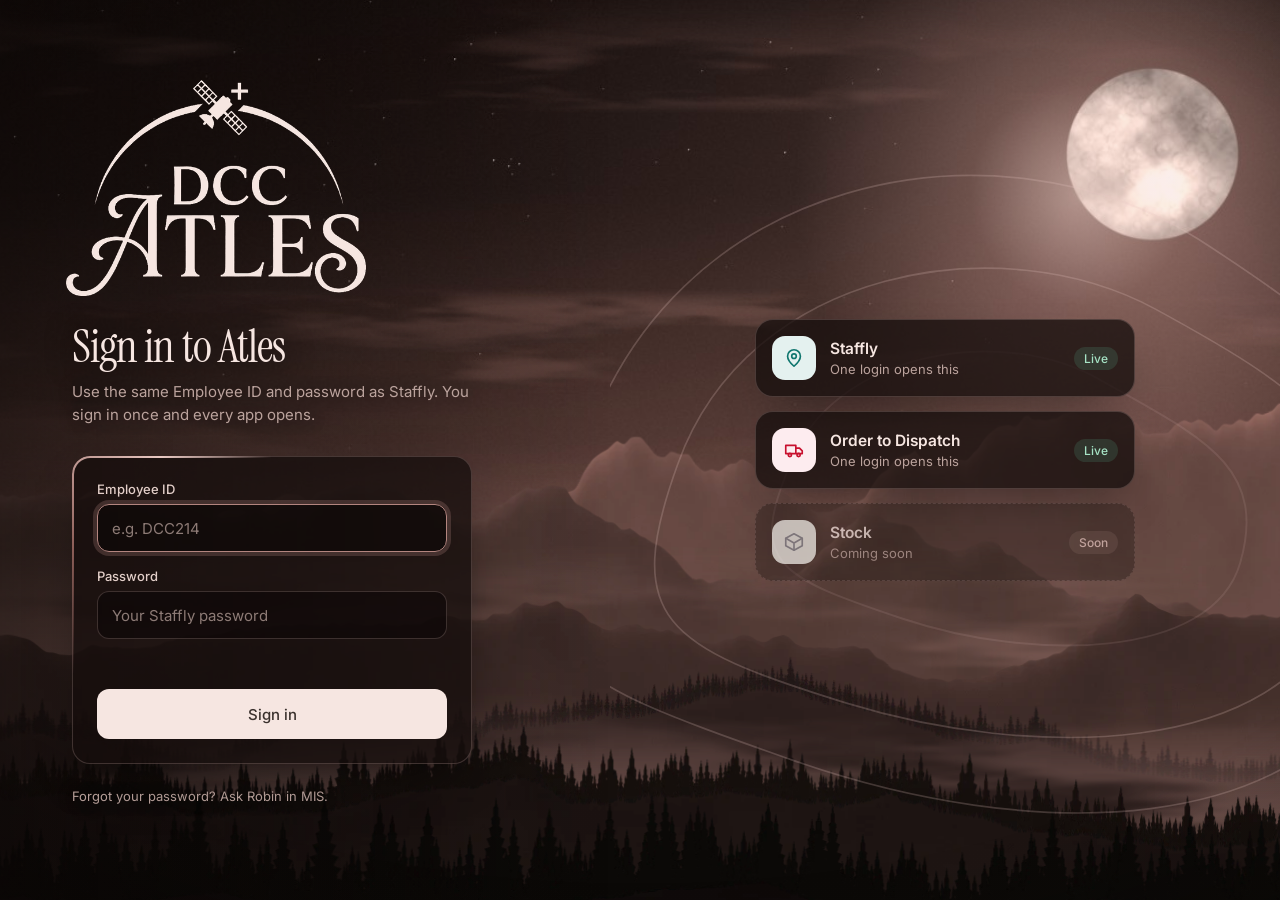
==== commit 626ec8ad: "Atles living night background" ====
--- a/index.html
+++ b/index.html
@@ -4,21 +4,38 @@
 <meta charset="utf-8">
 <meta name="viewport" content="width=device-width,initial-scale=1,viewport-fit=cover">
 <title>Atles · DCC Supply Chain</title>
-<meta name="theme-color" content="#faf6f4">
+<meta name="theme-color" content="#120c0a">
 <link rel="manifest" href="manifest.webmanifest">
 <link rel="icon" href="icons/logo-192.png" type="image/png">
 <link rel="apple-touch-icon" href="icons/apple-touch-icon.png">
 <link rel="preconnect" href="https://fonts.googleapis.com">
 <link href="https://fonts.googleapis.com/css2?family=Inter:wght@400;500;600&family=JetBrains+Mono:wght@400;500&family=Instrument+Serif:ital@0;1&family=Poppins:wght@600;700&display=swap" rel="stylesheet">
 <link rel="stylesheet" href="style.css">
+<link rel="stylesheet" href="bg.css">
 </head>
 <body>
+
+<!-- living night scenery behind everything -->
+<div id="bg" aria-hidden="true"><div class="world" id="bgw">
+<div class="layer" data-d="0.05"><img alt="" decoding="async" src="bg/sky.jpg" style="left:-8%;top:-8%;width:116%;height:116%"><div class="moonglow"></div></div>
+<div class="layer" data-d="0.1"><div class="ctrack" style="top:8.333%;height:50.926%;animation-duration:75s"><img alt="" decoding="async" src="bg/clouds.webp" style=""><img alt="" decoding="async" src="bg/clouds.webp" style=""></div></div>
+<div class="layer" data-d="0.16"><div class="ctrack" style="top:13.889%;height:34.259%;animation-duration:42s"><img alt="" decoding="async" src="bg/clouds2.webp" style=""><img alt="" decoding="async" src="bg/clouds2.webp" style=""></div></div>
+<div class="layer" data-d="0.2"><div class="drift" style="--dx:1%;animation-duration:24s"><img alt="" decoding="async" src="bg/ridge0.webp" style="top:43.519%;height:28.241%"></div></div>
+<div class="layer" data-d="0.32"><div class="drift" style="--dx:1.5%;animation-duration:21s"><img alt="" decoding="async" src="bg/ridge1.webp" style="top:52.315%;height:26.389%"></div></div>
+<div class="layer" data-d="0.38"><div class="fogw" style="top:59.259%;height:27.778%;animation-delay:-20s"><img alt="" decoding="async" src="bg/fog1.webp" style="top:0;height:100%"></div></div>
+<div class="layer" data-d="0.46"><div class="drift" style="--dx:2%;animation-duration:18s"><img alt="" decoding="async" src="bg/ridge2.webp" style="top:61.111%;height:24.537%"></div></div>
+<div class="layer" data-d="0.62"><div class="drift" style="--dx:2.8%;animation-duration:15s"><img alt="" decoding="async" src="bg/ridge3.webp" style="top:62.963%;height:30.093%"><img class="sway" alt="" decoding="async" src="bg/treesA3.webp" style="top:62.963%;height:18.796%;animation-duration:4.0s;animation-delay:-0.0s"><img class="sway" alt="" decoding="async" src="bg/treesB3.webp" style="top:62.963%;height:18.796%;animation-duration:5.3s;animation-delay:-1.7s"></div></div>
+<div class="layer" data-d="0.6799999999999999"><div class="fogw" style="top:73.148%;height:27.778%;animation-delay:-40s"><img alt="" decoding="async" src="bg/fog2.webp" style="top:0;height:100%"></div></div>
+<div class="layer" data-d="0.85"><div class="drift" style="--dx:3.6%;animation-duration:13s"><img alt="" decoding="async" src="bg/ridge4.webp" style="top:71.759%;height:28.241%"><img class="sway" alt="" decoding="async" src="bg/treesA4.webp" style="top:71.759%;height:17.407%;animation-duration:4.2s;animation-delay:-0.0s"><img class="sway" alt="" decoding="async" src="bg/treesB4.webp" style="top:71.759%;height:17.407%;animation-duration:5.6s;animation-delay:-1.7s"></div></div>
+<div class="layer" data-d="1.25"><div class="drift" style="--dx:4.6%;animation-duration:11s"><img alt="" decoding="async" src="bg/ridge5.webp" style="top:81.296%;height:18.704%"><img class="sway" alt="" decoding="async" src="bg/treesA5.webp" style="top:81.296%;height:14.815%;animation-duration:4.4s;animation-delay:-0.0s"><img class="sway" alt="" decoding="async" src="bg/treesB5.webp" style="top:81.296%;height:14.815%;animation-duration:5.8s;animation-delay:-1.7s"></div></div>
+<div class="layer" data-d="1.25"><div class="ground"></div></div>
+</div><div class="vig"></div></div>
 
 <!-- sign in -->
 <section id="login" class="lg hidden">
   <div class="lg-left">
     <div class="form">
-      <img class="lockup" src="icons/lockup.png" alt="DCC Atles">
+      <img class="lockup" src="icons/lockup-light.png" alt="DCC Atles">
       <h1 class="h1" id="lgTitle">Sign in to Atles</h1>
       <p class="mut" id="lgSub" style="font-size:15px;line-height:1.55;margin:0">Use the same Employee ID and password as Staffly. You sign in once and every app opens.</p>
       <form id="loginForm" class="beam fc" autocomplete="on">
@@ -56,7 +73,7 @@
 <!-- home -->
 <div id="app" class="at hidden">
   <header class="nav">
-    <a class="brand" href="#/home"><img src="icons/logo-512.png" width="34" height="34" alt=""><img class="wmk" src="icons/atles-word.png" alt="Atles"></a>
+    <a class="brand" href="#/home"><img src="icons/logo-512.png" width="34" height="34" alt=""><img class="wmk" src="icons/atles-word-light.png" alt="Atles"></a>
     <label class="search"><svg width="16" height="16" viewBox="0 0 24 24" fill="none" stroke="currentColor" stroke-width="2" stroke-linecap="round" aria-hidden="true"><circle cx="11" cy="11" r="7"/><path d="M21 21l-4.3-4.3"/></svg><input id="gs" placeholder="Jump to an app…" aria-label="Search apps" autocomplete="off"><span class="kbd">Ctrl K</span></label>
     <div class="me"><div class="av" id="meAv"></div><div><b id="meName" style="font-weight:600"></b><div id="meSub" style="color:var(--mute);font-size:12px"></div></div><button class="ib" id="signOut" aria-label="Sign out" title="Sign out"><svg width="17" height="17" viewBox="0 0 24 24" fill="none" stroke="currentColor" stroke-width="1.8" stroke-linecap="round" stroke-linejoin="round"><path d="M9 21H5a2 2 0 01-2-2V5a2 2 0 012-2h4M16 17l5-5-5-5M21 12H9"/></svg></button></div>
   </header>
@@ -66,7 +83,7 @@
 <!-- app in a frame -->
 <div id="frameView" class="fr hidden">
   <header class="bar">
-    <a class="back" href="#/home"><svg width="16" height="16" viewBox="0 0 24 24" fill="none" stroke="currentColor" stroke-width="2" stroke-linecap="round" stroke-linejoin="round" aria-hidden="true"><path d="M15 18l-6-6 6-6"/></svg><img src="icons/logo-512.png" width="24" height="24" alt=""><img class="wmk" src="icons/atles-word.png" alt="Atles"></a>
+    <a class="back" href="#/home"><svg width="16" height="16" viewBox="0 0 24 24" fill="none" stroke="currentColor" stroke-width="2" stroke-linecap="round" stroke-linejoin="round" aria-hidden="true"><path d="M15 18l-6-6 6-6"/></svg><img src="icons/logo-512.png" width="24" height="24" alt=""><img class="wmk" src="icons/atles-word-light.png" alt="Atles"></a>
     <span class="sep"></span>
     <span class="ic" id="frIcon"></span>
     <b id="frName" style="font-weight:600;font-size:15px"></b>
@@ -83,5 +100,6 @@
 
 <script src="config.js"></script>
 <script src="app.js"></script>
+<script src="bg.js"></script>
 </body>
 </html>
--- a/style.css
+++ b/style.css
@@ -139,3 +139,49 @@
 .back .wmk{height:20px}
 .lockup{display:block;width:min(300px,78%);height:auto;margin:0 0 6px -6px}
 .lgbrand{display:block}
+
+
+/* ===== Atles night theme: sits on the living background ===== */
+:root{--ink:#f6e6e1;--ink2:#e3cfc9;--mute:#bba39d;--line:rgba(233,201,195,.2);--paper:#120c0a;--surf:rgba(22,14,12,.76);--field:rgba(12,8,7,.62)}
+body{background:#0e0908;color:var(--ink)}
+.lg,.at{position:relative;z-index:1;background:transparent}
+.fr{background:transparent;z-index:20}
+.lg-left{background:linear-gradient(90deg,rgba(10,6,5,.6),rgba(10,6,5,0))}
+.lg-right{background:transparent;border-left:0}
+.topo path{stroke:rgba(233,201,195,.22)}
+.fc,.card,.panel,.sapp,.pin{background:var(--surf);border-color:var(--line);box-shadow:0 20px 50px -24px rgba(0,0,0,.7)}
+.card.soon,.sapp.soon,.pin.soon{background:rgba(22,14,12,.45);box-shadow:none}
+.card:hover{border-color:rgba(233,201,195,.42);box-shadow:0 22px 44px -22px rgba(0,0,0,.8)}
+.inp{background:var(--field);color:var(--ink);border-color:var(--line)}
+.inp::placeholder{color:#8d7b76}
+.inp:focus{border-color:#b3857f;box-shadow:0 0 0 4px rgba(179,133,127,.25)}
+.btn{background:#f6e6e1;color:#3a312d}
+.btn:hover{box-shadow:0 12px 24px -14px rgba(0,0,0,.8)}
+.btn.sec{background:transparent;color:var(--ink);border:1px solid var(--line)}
+.nav{background:rgba(16,10,9,.8);-webkit-backdrop-filter:none;backdrop-filter:none;border-bottom-color:var(--line)}
+.search{background:var(--field);border-color:var(--line)}
+.search:focus-within{border-color:#b3857f;box-shadow:0 0 0 4px rgba(179,133,127,.2)}
+.kbd{background:rgba(233,201,195,.08);color:var(--mute);border-color:var(--line)}
+.ib{background:var(--surf);color:var(--ink2);border-color:var(--line)}
+.ib:hover{background:rgba(233,201,195,.14)}
+.av{background:#b3857f;color:#241915}
+.chip{background:rgba(233,201,195,.12);color:#e9c9c3}
+.chip.ok,.tag{background:rgba(95,190,150,.16);color:#a6e3c5}
+.tag.g{background:rgba(233,201,195,.12);color:#e9c9c3}
+.bar{background:rgba(16,10,9,.86);border-bottom-color:var(--line)}
+.back,.sw{background:rgba(233,201,195,.08);color:var(--ink);border-color:var(--line)}
+.back:hover,.sw:hover{background:rgba(233,201,195,.16)}
+.pop{background:#1a1210;border-color:var(--line)}
+.pop a:hover{background:rgba(233,201,195,.1)}
+.frame{border-color:var(--line)}
+.toast{background:#f6e6e1;color:#3a312d}
+.hero h1,.h1{text-shadow:0 2px 28px rgba(0,0,0,.55)}
+.sub,.eyebrow,.mut{text-shadow:0 1px 14px rgba(0,0,0,.5)}
+.globe svg [fill="#fff"]{fill:rgba(233,201,195,.05)}
+.globe svg [stroke="#e2e2db"],.globe svg [stroke="#e8e8e2"],.globe svg [stroke="#d6d6cf"],.mer ellipse{stroke:rgba(233,201,195,.3)}
+.globe svg [fill="#3a312d"]{fill:#e9c9c3}
+.pinin{text-align:center;letter-spacing:.5em;font-size:22px}
+.lnks{display:flex;justify-content:space-between;gap:10px}
+.lnk{background:none;border:0;padding:4px 0;color:var(--mute);font:500 13px Inter;cursor:pointer;text-decoration:underline;text-underline-offset:3px}
+.lnk:hover{color:var(--ink)}
+.err{color:#ff9aa6}
--- a/bg.css
+++ b/bg.css
@@ -0,0 +1,22 @@
+/* Atles living background: pre-rendered image layers moved only with transforms (GPU), no filters, so it stays light */
+#bg{position:fixed;inset:0;overflow:hidden;z-index:0;pointer-events:none;background:linear-gradient(180deg,#120c0a,#2a1d1a 60%,#5b3f3a);contain:strict}
+#bg .world{position:absolute;left:50%;top:50%;width:max(100vw,177.78vh);aspect-ratio:16/9;transform:translate(-50%,-50%) scale(1.2);will-change:transform;transform-origin:50% 55%}
+#bg .layer{position:absolute;inset:0;will-change:transform;backface-visibility:hidden}
+#bg img{position:absolute;left:0;width:100%;display:block;user-select:none;-webkit-user-drag:none}
+#bg .ctrack{position:absolute;left:0;width:200%;display:flex;animation:bgcl linear infinite;will-change:transform}
+#bg .ctrack img{position:static;width:50%;flex:none}
+@keyframes bgcl{from{transform:translate3d(0,0,0)}to{transform:translate3d(-50%,0,0)}}
+#bg .sway{transform-origin:50% 100%;animation:bgsw 5s ease-in-out infinite alternate;will-change:transform}
+@keyframes bgsw{from{transform:skewX(-3.2deg)}to{transform:skewX(3.2deg)}}
+#bg .drift{position:absolute;inset:0;animation:bgdr ease-in-out infinite alternate;will-change:transform}
+@keyframes bgdr{from{transform:translate3d(calc(var(--dx) * -1),0,0)}to{transform:translate3d(var(--dx),0,0)}}
+#bg .fogw{position:absolute;left:-15%;width:130%;animation:bgfg 48s ease-in-out infinite alternate;will-change:transform}
+#bg .fogw img{width:100%;left:0}
+@keyframes bgfg{from{transform:translate3d(-7%,0,0)}to{transform:translate3d(7%,0,0)}}
+#bg .moonglow{position:absolute;left:72.9%;top:26.9%;width:34%;aspect-ratio:1;transform:translate(-50%,-50%);border-radius:50%;background:radial-gradient(circle,rgba(250,215,205,.55) 0%,rgba(235,180,170,.22) 24%,transparent 62%);animation:bgmg 5s ease-in-out infinite alternate}
+@keyframes bgmg{from{opacity:.55;transform:translate(-50%,-50%) scale(.94)}to{opacity:1;transform:translate(-50%,-50%) scale(1.06)}}
+#bg .ground{position:absolute;left:-10%;right:-10%;top:99.8%;height:30%;background:#0b0706}
+#bg .vig{position:absolute;inset:0;background:radial-gradient(125% 100% at 50% 46%,transparent 52%,rgba(8,5,4,.6))}
+/* while a full-screen app is open the scenery pauses and costs nothing */
+.inapp #bg *{animation-play-state:paused}
+@media (prefers-reduced-motion:reduce){#bg *{animation:none!important}}
